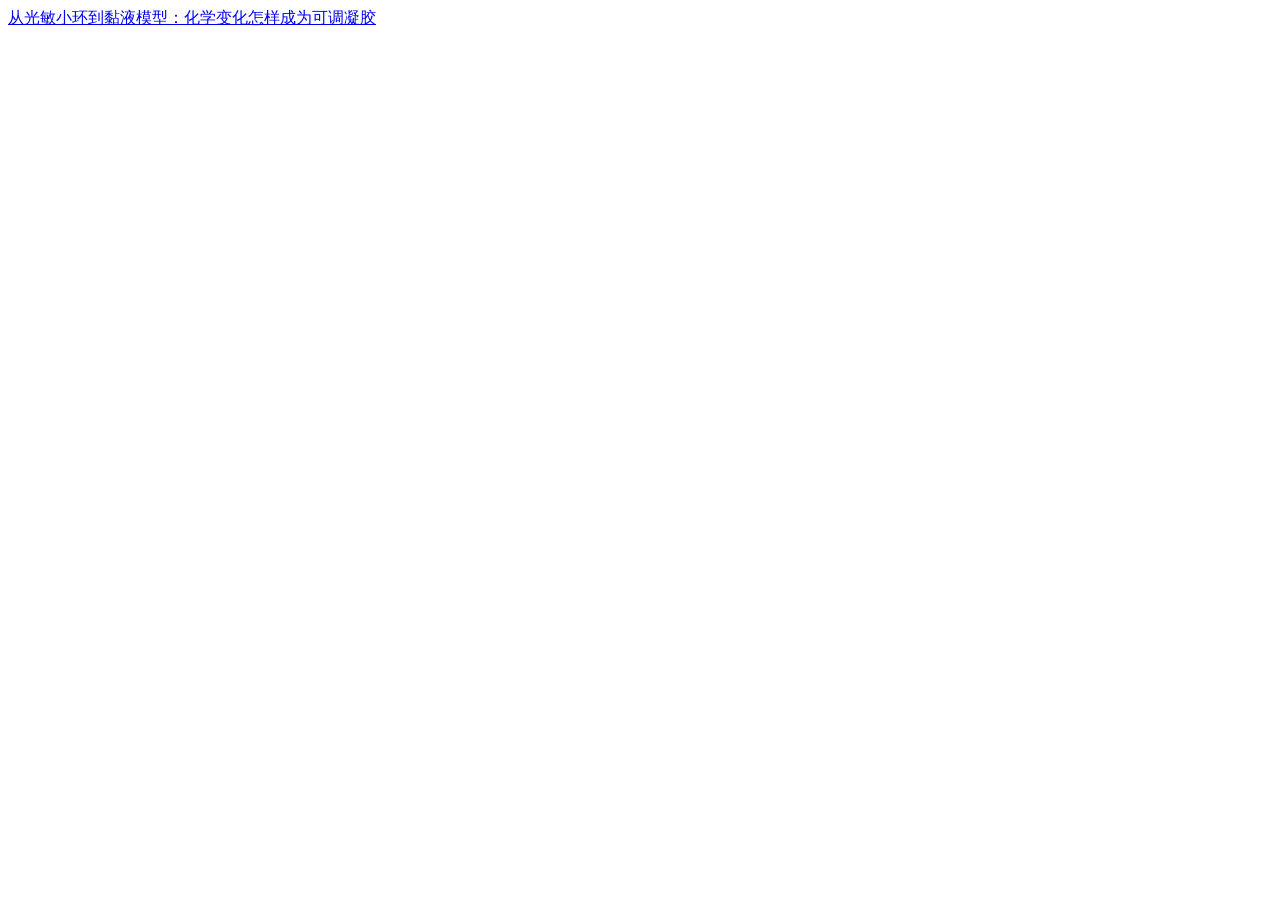
==== docs/index.html @ 12ef7b8d "Publish PaperStory v0.20.0: source-grounded paper reading Skill and live example Standalone MIT-lice" ====
<!doctype html><html lang="zh-CN"><head><meta charset="utf-8"><meta name="viewport" content="width=device-width,initial-scale=1"><meta http-equiv="refresh" content="0;url=demo/"><meta name="description" content="PaperStory 论文故事线：把材料、化学论文与同篇SI读成有依据的研究故事。交互脑图、图证定位、可缩放正文。"><title>PaperStory｜论文故事线</title></head><body><h1>PaperStory｜论文故事线</h1><p><a href="demo/">打开真实论文交互读本</a> · <a href="https://github.com/xuehb5/paper-story-reader">源码与安装说明</a></p></body></html>
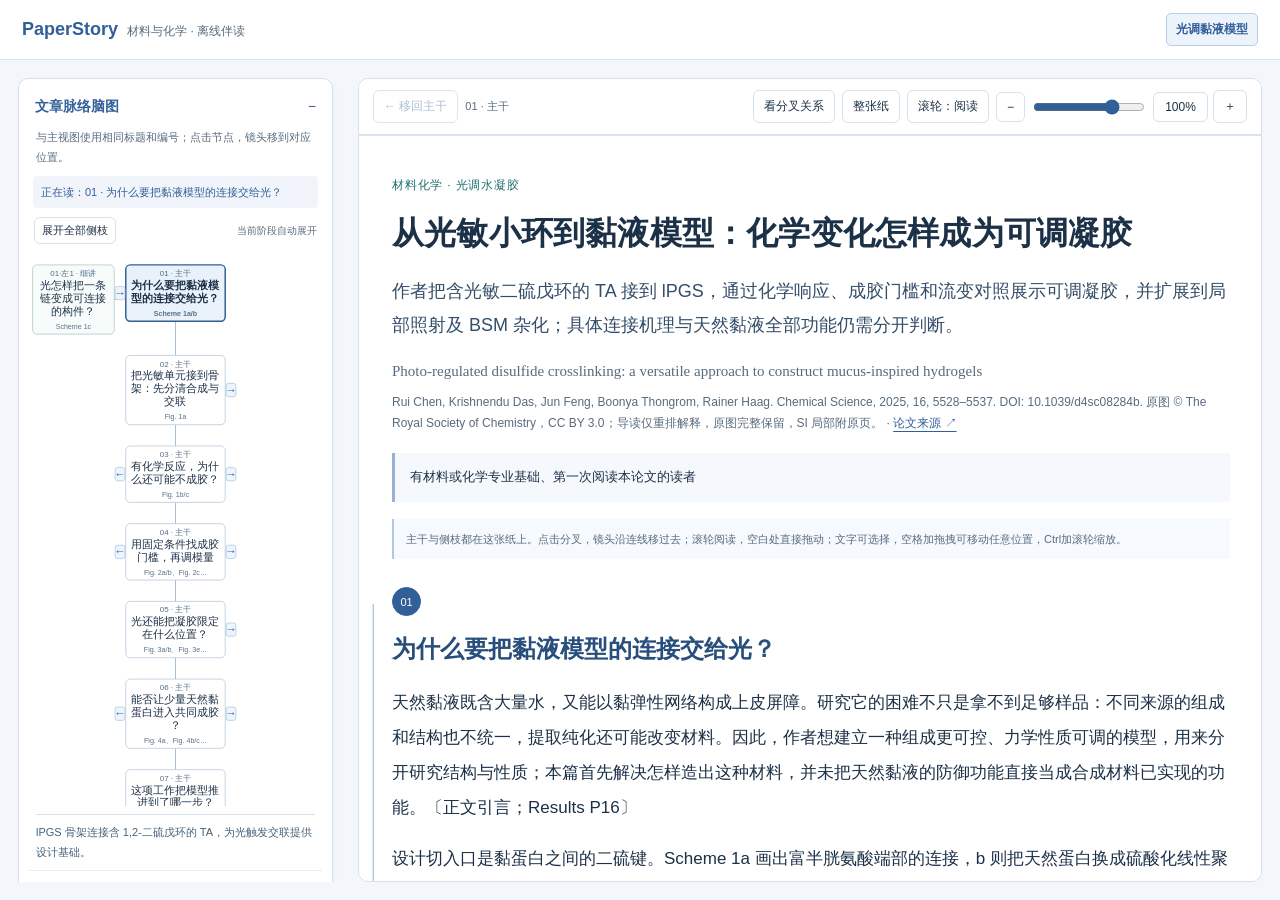
==== commit 28f86cb2: "Fix hosted reader startup and document the full PaperStory reading experience (v0.20.2) Use the cano" ====
--- a/docs/index.html
+++ b/docs/index.html
@@ -1 +1 @@
-<!doctype html><html lang="zh-CN"><head><meta charset="utf-8"><meta name="viewport" content="width=device-width,initial-scale=1"><meta http-equiv="refresh" content="0;url=demo/"><meta name="description" content="PaperStory 论文故事线：把材料、化学论文与同篇SI读成有依据的研究故事。交互脑图、图证定位、可缩放正文。"><title>PaperStory｜论文故事线</title></head><body><h1>PaperStory｜论文故事线</h1><p><a href="demo/">打开真实论文交互读本</a> · <a href="https://github.com/xuehb5/paper-story-reader">源码与安装说明</a></p></body></html>
+<!doctype html><html lang="zh-CN"><head><meta charset="utf-8"><meta name="viewport" content="width=device-width,initial-scale=1"><meta http-equiv="refresh" content="0;url=demo/A.html?v=0.20.2"><meta name="description" content="PaperStory 论文故事线：把材料、化学论文与同篇SI读成有依据的研究故事。交互脑图、图证定位、可缩放正文。"><title>PaperStory｜论文故事线</title></head><body><h1>PaperStory｜论文故事线</h1><p><a href="demo/A.html?v=0.20.2">打开真实论文交互读本</a> · <a href="https://github.com/xuehb5/paper-story-reader">源码与安装说明</a></p></body></html>
